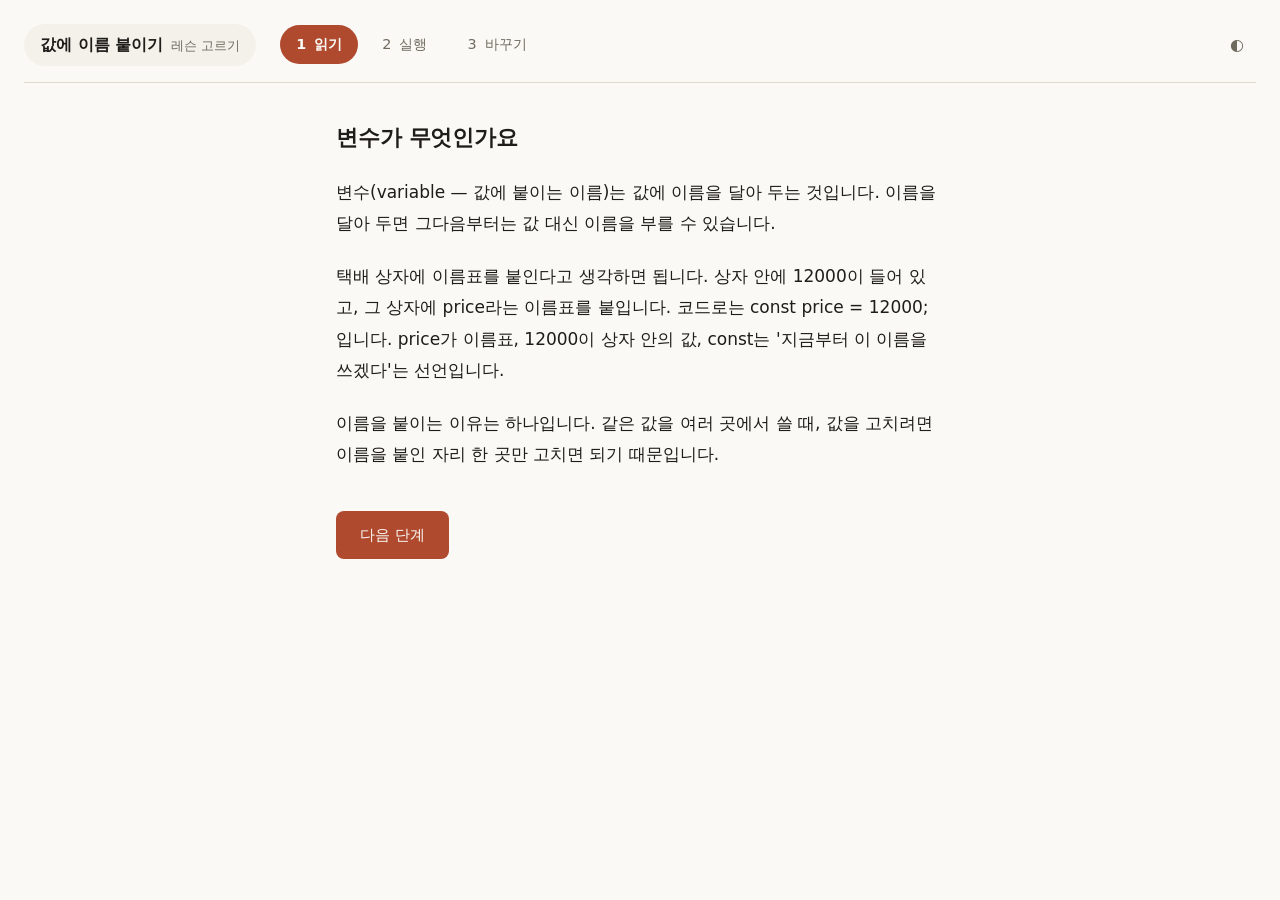
==== index.html @ 52a0e220 "feat(assist): 앞 단계 코드 보기 (F-19) 학습자 피드백에서 나왔다 — 채우기·쓰기에서 앞 단계 코드가 기억나지 않아 매번 위로 올라가 확인해야 한다. 단계를 옮기면" ====
<!doctype html>
<html lang="ko">
<head>
  <meta charset="utf-8">
  <meta name="viewport" content="width=device-width, initial-scale=1">
  <meta name="description" content="설치 없이 브라우저에서 코드를 고쳐 실행하며 자바스크립트와 React 를 익히는 학습 도구입니다.">
  <title>JS·React 학습 플레이그라운드</title>
  <link rel="icon" href="favicon.svg" type="image/svg+xml">
  <link rel="stylesheet" href="css/tokens.css">
  <link rel="stylesheet" href="css/app.css">
</head>
<body>
  <a class="skip-link" href="#main">본문으로 건너뛰기</a>

  <header class="topbar">
    <h1 class="topbar__title">
      <button id="lesson-menu" class="lesson-menu" type="button"
              aria-expanded="false" aria-haspopup="dialog" aria-controls="lesson-overlay">
        <span id="lesson-title">레슨을 불러오는 중…</span>
        <span class="lesson-menu__hint" aria-hidden="true">레슨 고르기</span>
      </button>
    </h1>

    <ol id="step-list" class="chips" aria-label="단계"></ol>

    <button id="theme-toggle" class="theme-toggle" type="button">
      <span class="theme-toggle__icon" aria-hidden="true">◐</span>
      <span id="theme-toggle-label" class="visually-hidden">화면 테마 바꾸기</span>
    </button>
  </header>

  <main id="main" class="layout layout--read">
    <section class="pane pane--brief" aria-labelledby="step-title">
      <h2 id="step-title" class="step-title"></h2>
      <div id="lesson-brief" class="prose"></div>
      <button id="next-step" class="button button--primary" type="button">다음 단계</button>
    </section>

    <section class="pane pane--editor" aria-labelledby="editor-heading">
      <div class="pane__head">
        <h2 id="editor-heading" class="pane__title">코드</h2>
        <button id="brief-toggle" class="button button--quiet button--toggle" type="button"
                aria-expanded="true" aria-controls="main">설명 숨기기</button>
      </div>

      <p id="notice" class="notice" role="status" aria-live="polite"></p>

      <div id="editor-host" class="editor-host"></div>
      <pre id="readonly-code" class="readonly-code" tabindex="0" aria-label="레슨 코드 (읽기 전용)" hidden></pre>

      <p id="editor-hint" class="hint">
        Tab은 들여쓰기입니다. <kbd>Esc</kbd>를 누른 뒤 <kbd>Tab</kbd>을 누르면 편집기 밖으로 이동합니다.
      </p>

      <div class="button-row">
        <button id="run" class="button button--primary" type="button" disabled>실행</button>
        <button id="reset" class="button" type="button" disabled>코드 되돌리기</button>
        <button id="reference" class="button button--quiet" type="button" hidden>앞 단계 코드</button>
        <button id="hint" class="button button--quiet" type="button" hidden>힌트</button>
        <button id="solution" class="button button--quiet" type="button" hidden>정답 보기</button>
      </div>

      <div id="assist" class="assist" role="status" aria-live="polite" hidden></div>

      <div id="preview-panel" class="preview" hidden>
        <h2 class="pane__title">미리보기</h2>
        <p id="preview-status" class="preview__status" role="status" aria-live="polite"></p>
        <div id="preview-host" class="preview__host"></div>
      </div>
    </section>

    <section class="pane pane--result">
      <div id="result-block" class="result-block">
        <h2 class="pane__title">검사 결과</h2>
        <p id="assert-summary" class="status" role="status" aria-live="polite"></p>
        <ol id="asserts" class="assert-list"></ol>
      </div>

      <h2 class="pane__title">콘솔</h2>
      <p id="status" class="status" role="status" aria-live="polite"></p>
      <ol id="log" class="log" role="log" aria-label="콘솔 출력"></ol>
    </section>
  </main>

  <div id="lesson-overlay" class="overlay" role="dialog" aria-modal="true" aria-labelledby="overlay-title" hidden>
    <div class="overlay__panel">
      <div class="overlay__head">
        <h2 id="overlay-title">레슨 고르기</h2>
        <button id="overlay-close" class="button button--quiet" type="button">닫기</button>
      </div>
      <div id="lesson-list" class="overlay__body"></div>
    </div>
  </div>

  <div id="sandbox-host" class="sandbox-host" aria-hidden="true"></div>

  <script type="module" src="js/main.js"></script>
</body>
</html>
---- css/tokens.css ----
/* primitive → semantic 2단 토큰. 컴포넌트는 semantic만 참조한다.
   테마는 semantic 값만 갈아 끼운다 — 컴포넌트 CSS 는 한 줄도 바뀌지 않는다. */
:root {
  /* ========== primitive: 라이트 ========== */
  /* 노란기가 도는 모래 톤 한 축. 차가운 회색을 섞으면 톤이 갈라진다. */
  --c-sand-50: #faf9f5;
  --c-sand-100: #f3f1ea;
  --c-sand-200: #eae7dd;
  --c-sand-300: #ddd9cc;
  --c-ink-500: #6e6a5e;
  --c-ink-900: #1f1d1a;
  --c-ink-a20: rgba(31, 29, 26, 0.2);
  --c-ink-a35: rgba(31, 29, 26, 0.35);

  --c-clay-600: #b04a2f;
  --c-clay-100: #f6e9e3;

  --c-red-700: #a32e22;
  --c-green-700: #3f6b37;
  --c-amber-800: #8a5a16;

  --c-plum-700: #8a3a6b;
  --c-teal-800: #1f5f5b;
  --c-moss-700: #3f6b37;
  --c-ochre-800: #8a5a16;

  /* ========== primitive: 다크 ========== */
  /* 같은 색상각을 유지하고 명도만 뒤집는다. 검정에 회색을 얹지 않는다. */
  --c-bark-900: #1c1a16;
  --c-bark-800: #26231d;
  --c-bark-700: #322e27;
  --c-bark-600: #3d3830;
  --c-bark-300: #928b7c;
  --c-bark-50: #f2efe6;
  --c-shadow-a55: rgba(10, 9, 7, 0.55);
  --c-scrim-a60: rgba(20, 18, 15, 0.6);

  --c-flame-400: #e08a63;
  --c-flame-900: #3a2a22;

  --c-red-400: #e8897a;
  --c-green-400: #8fc07e;
  --c-amber-400: #d9a441;

  --c-plum-300: #e0a0c0;
  --c-sky-300: #9dbde0;
  --c-moss-300: #b8c98a;
  --c-ochre-300: #e0b070;

  /* ========== semantic: 라이트가 기본 ========== */
  --c-bg: var(--c-sand-50);
  --c-surface: var(--c-sand-100);
  --c-surface-alt: var(--c-sand-200);
  --c-border: var(--c-sand-300);
  --c-scrim: var(--c-ink-a35);
  --sh-overlay: 0 16px 40px var(--c-ink-a20);

  --c-text-strong: var(--c-ink-900);
  --c-text-muted: var(--c-ink-500);
  --c-text-error: var(--c-red-700);
  --c-text-ok: var(--c-green-700);
  --c-text-warn: var(--c-amber-800);

  /* 강조색은 하나다. 누를 곳과 지금 있는 곳에만 쓴다. */
  --c-accent: var(--c-clay-600);
  --c-accent-weak: var(--c-clay-100);
  --c-on-accent: var(--c-sand-50);
  --c-focus: var(--c-clay-600);

  --c-syntax-keyword: var(--c-plum-700);
  --c-syntax-name: var(--c-teal-800);
  --c-syntax-string: var(--c-moss-700);
  --c-syntax-number: var(--c-ochre-800);
  --c-syntax-comment: var(--c-ink-500);

  /* ---------- 글꼴 ---------- */
  /* 한글 가독성 우선. 영문 기준 스택을 그대로 쓰지 않는다. */
  --f-sans: -apple-system, BlinkMacSystemFont, 'Apple SD Gothic Neo', 'Noto Sans KR',
    'Malgun Gothic', system-ui, sans-serif;
  --f-mono: ui-monospace, SFMono-Regular, Menlo, Consolas, 'D2Coding', monospace;

  /* ---------- 간격 ---------- */
  --sp-1: 4px;
  --sp-2: 8px;
  --sp-3: 12px;
  --sp-4: 16px;
  --sp-6: 24px;
  --sp-8: 32px;
  --sp-10: 40px;

  /* ---------- 모서리 ---------- */
  --r-sm: 8px;
  --r-lg: 14px;
  --r-pill: 999px;
}

/* ========== 다크 매핑 ==========
   두 곳에 같은 내용을 적는다. 시스템 설정을 따르는 경우와 사용자가 직접 고른 경우는
   선택자가 다르고, CSS 에는 블록을 재사용하는 수단이 없다.
   먼저 오는 쪽이 시스템 기본, 뒤가 사용자 선택이라 사용자 선택이 항상 이긴다. */
@media (prefers-color-scheme: dark) {
  :root:not([data-theme='light']) {
    --c-bg: var(--c-bark-900);
    --c-surface: var(--c-bark-800);
    --c-surface-alt: var(--c-bark-700);
    --c-border: var(--c-bark-600);
    --c-scrim: var(--c-scrim-a60);
    --sh-overlay: 0 16px 40px var(--c-shadow-a55);

    --c-text-strong: var(--c-bark-50);
    --c-text-muted: var(--c-bark-300);
    --c-text-error: var(--c-red-400);
    --c-text-ok: var(--c-green-400);
    --c-text-warn: var(--c-amber-400);

    --c-accent: var(--c-flame-400);
    --c-accent-weak: var(--c-flame-900);
    --c-on-accent: var(--c-bark-900);
    --c-focus: var(--c-flame-400);

    --c-syntax-keyword: var(--c-plum-300);
    --c-syntax-name: var(--c-sky-300);
    --c-syntax-string: var(--c-moss-300);
    --c-syntax-number: var(--c-ochre-300);
    --c-syntax-comment: var(--c-bark-300);
  }
}

:root[data-theme='dark'] {
  --c-bg: var(--c-bark-900);
  --c-surface: var(--c-bark-800);
  --c-surface-alt: var(--c-bark-700);
  --c-border: var(--c-bark-600);
  --c-scrim: var(--c-scrim-a60);
  --sh-overlay: 0 16px 40px var(--c-shadow-a55);

  --c-text-strong: var(--c-bark-50);
  --c-text-muted: var(--c-bark-300);
  --c-text-error: var(--c-red-400);
  --c-text-ok: var(--c-green-400);
  --c-text-warn: var(--c-amber-400);

  --c-accent: var(--c-flame-400);
  --c-accent-weak: var(--c-flame-900);
  --c-on-accent: var(--c-bark-900);
  --c-focus: var(--c-flame-400);

  --c-syntax-keyword: var(--c-plum-300);
  --c-syntax-name: var(--c-sky-300);
  --c-syntax-string: var(--c-moss-300);
  --c-syntax-number: var(--c-ochre-300);
  --c-syntax-comment: var(--c-bark-300);
}

:root { color-scheme: light dark; }
---- css/app.css ----
* { box-sizing: border-box; }

body {
  margin: 0;
  padding: 0 var(--sp-6) var(--sp-10);
  max-width: 1600px;
  background: var(--c-bg);
  color: var(--c-text-strong);
  font: 16px/1.6 var(--f-sans);
  -webkit-font-smoothing: antialiased;
}

.visually-hidden {
  position: absolute;
  width: 1px;
  height: 1px;
  padding: 0;
  overflow: hidden;
  clip-path: inset(50%);
  white-space: nowrap;
}

.skip-link { position: absolute; left: -9999px; }
.skip-link:focus {
  position: static;
  display: inline-block;
  margin: var(--sp-3) 0;
  color: var(--c-accent);
}

:is(a, button, textarea, pre, .cm-content):focus-visible {
  outline: 2px solid var(--c-focus);
  outline-offset: 2px;
}

/* ---------- 상단 진행 바 ---------- */
/* 스크롤 고정하지 않는다. 긴 지문에서는 지문 끝의 '다음 단계' 버튼이 이동을 맡는다 */
.topbar {
  display: flex;
  align-items: center;
  gap: var(--sp-6);
  flex-wrap: wrap;
  padding: var(--sp-6) 0 var(--sp-4);
  border-bottom: 1px solid var(--c-border);
  margin-bottom: var(--sp-10);
}

.topbar__title { margin: 0; font-size: 1rem; font-weight: 600; }

.lesson-menu {
  display: flex;
  align-items: baseline;
  gap: var(--sp-2);
  padding: var(--sp-2) var(--sp-4);
  border: 0;
  border-radius: var(--r-pill);
  background: var(--c-surface);
  color: var(--c-text-strong);
  font: inherit;
  font-weight: 600;
  cursor: pointer;
  transition: background-color 120ms ease;
}
.lesson-menu:hover { background: var(--c-surface-alt); }
.lesson-menu__hint { color: var(--c-text-muted); font-size: 0.8rem; font-weight: 400; }

.theme-toggle {
  margin-left: auto;
  padding: var(--sp-2) var(--sp-3);
  border: 0;
  border-radius: var(--r-pill);
  background: transparent;
  color: var(--c-text-muted);
  font: inherit;
  font-size: 1rem;
  line-height: 1;
  cursor: pointer;
  transition: background-color 120ms ease;
}
.theme-toggle:hover { background: var(--c-surface); }

.chips { display: flex; gap: var(--sp-2); flex-wrap: wrap; margin: 0; padding: 0; list-style: none; }

/* 세 상태를 색에만 기대지 않고 나눈다.
   미방문: 옅은 글자 / 완료: 진한 글자 + ✓ / 현재: 채운 배경 + 굵기.
   흑백으로 보면 밝은 글자 · 진한 글자 · 어두운 면으로 갈린다. */
.chip {
  display: flex;
  align-items: baseline;
  gap: var(--sp-2);
  padding: var(--sp-2) var(--sp-4);
  border: 0;
  border-radius: var(--r-pill);
  background: transparent;
  color: var(--c-text-muted);
  font: inherit;
  font-size: 0.9rem;
  cursor: pointer;
  transition: background-color 120ms ease;
}
.chip:hover { background: var(--c-surface); }
.chip__num { font-variant-numeric: tabular-nums; }

.chip--done { color: var(--c-text-strong); }
.chip--done .chip__num::after { content: '✓'; margin-left: 3px; }

.chip--current {
  background: var(--c-accent);
  color: var(--c-on-accent);
  font-weight: 600;
}
.chip--current:hover { background: var(--c-accent); }

/* ---------- 레이아웃 ---------- */
.layout { display: grid; gap: var(--sp-10); align-items: start; }

.pane { min-width: 0; }

.pane__head { display: flex; align-items: baseline; justify-content: space-between; gap: var(--sp-2); }

/* 영역 이름표다. 제목 위계에 넣지 않는다. */
.pane__title {
  margin: 0 0 var(--sp-3);
  font-size: 0.75rem;
  font-weight: 600;
  color: var(--c-text-muted);
  letter-spacing: 0.06em;
  text-transform: uppercase;
}

/* 코드 영역은 지문과 층위가 다르다. 선이 아니라 배경 톤으로 나눈다. */
:is(.pane--editor, .pane--result) {
  padding: var(--sp-6);
  border-radius: var(--r-lg);
  background: var(--c-surface);
}

.button--toggle { display: none; }

.layout { grid-template-columns: minmax(0, 1fr); }
.layout--read :is(.pane--editor, .pane--result) { display: none; }
:is(.layout--run, .layout--tweak) .result-block { display: none; }

@media (min-width: 768px) {
  .layout { grid-template-columns: minmax(0, 1fr) minmax(0, 1fr); }
  .pane--brief { grid-column: 1 / -1; }
  .button--toggle { display: inline-block; }
  .layout--brief-collapsed .pane--brief { display: none; }
  .layout--read { grid-template-columns: minmax(0, 1fr); }
}

@media (min-width: 1280px) {
  .layout--read { grid-template-columns: minmax(0, 1fr); }
  :is(.layout--run, .layout--tweak) {
    grid-template-columns: minmax(0, 26rem) minmax(0, 1fr);
    grid-template-areas: 'brief editor' 'brief result';
  }
  :is(.layout--fill, .layout--write) {
    grid-template-columns: minmax(0, 24rem) minmax(0, 1fr) minmax(0, 22rem);
    grid-template-areas: 'brief editor result';
  }
  :is(.layout--run, .layout--tweak, .layout--fill, .layout--write) .pane--brief { grid-area: brief; grid-column: auto; }
  :is(.layout--run, .layout--tweak, .layout--fill, .layout--write) .pane--editor { grid-area: editor; }
  :is(.layout--run, .layout--tweak, .layout--fill, .layout--write) .pane--result { grid-area: result; }
  .button--toggle { display: none; }
  .layout--brief-collapsed .pane--brief { display: block; }
}

/* ---------- 지문 (read 화면 기준) ---------- */
.step-title {
  margin: 0 0 var(--sp-6);
  font-size: 1.35rem;
  font-weight: 600;
  line-height: 1.4;
  letter-spacing: -0.01em;
}

/* 읽는 글이다. 한 줄 한글 40자 언저리가 상한 */
.prose {
  max-width: min(38rem, 100%);
  font-size: 1.0625rem;
  line-height: 1.85;
}
/*
 * 지문에는 ReactDOM.createRoot(...).render(...) 같은 공백 없는 코드 조각이 섞인다.
 * 좁은 화면에서 그 한 덩어리가 줄을 넘겨 문서 전체에 가로 스크롤을 만든다(실측: 390px 에서 문서폭 551).
 * word-break: break-all 은 평범한 낱말까지 아무 데서나 끊어 useEffect 같은 이름이 두 줄로 갈린다.
 * overflow-wrap: break-word 는 한 낱말이 제 줄에 들어가지 못할 때만 끊는다. 그 경우가 코드 조각뿐이다.
 */
.prose p { margin: 0 0 1.25em; overflow-wrap: break-word; }
.prose p:last-child { margin-bottom: 0; }

/* read 단계는 본문 한 덩어리뿐이라 넓은 화면에서 가운데로 모은다 */
.layout--read .pane--brief { max-width: min(38rem, 100%); margin: 0 auto; }

#next-step { margin-top: var(--sp-10); }

/* ---------- 에디터 ---------- */
.editor-host { border-radius: var(--r-sm); overflow: hidden; background: var(--c-bg); }
.editor-host .cm-editor { max-height: 60vh; background: var(--c-bg); }
.editor-host .cm-scroller { font: 13.5px/1.6 var(--f-mono); }
.editor-host .cm-gutters { border: 0; background: var(--c-bg); color: var(--c-text-muted); }

/* CodeMirror 의 기본 테마가 caret-color 를 검정으로 둔다. 어두운 화면에서는
   배경과 1.21 로 붙어 커서가 보이지 않는다(실측). 글자와 같은 색으로 세운다. */
.editor-host .cm-content { caret-color: var(--c-text-strong); }

/* 선택 영역은 브라우저 기본값에 맡기고 있었다. 값을 읽을 수도 없고 테마에 따라
   달라진다. 편집기 배경과 3:1 이상 갈리는 토큰은 accent 뿐이다(실측). */
.editor-host .cm-content ::selection { background: var(--c-accent); color: var(--c-on-accent); }

/* surface 는 배경과 1.07 이라 보이지 않았다. surface-alt 로 올린다. */
.editor-host .cm-activeLine, .editor-host .cm-activeLineGutter { background: var(--c-surface-alt); }

.code-input {
  display: block;
  width: 100%;
  padding: var(--sp-4);
  border: 0;
  border-radius: var(--r-sm);
  background: var(--c-bg);
  color: var(--c-text-strong);
  font: 13.5px/1.6 var(--f-mono);
  resize: vertical;
}

.readonly-code {
  margin: 0;
  padding: var(--sp-4);
  border-radius: var(--r-sm);
  background: var(--c-bg);
  font: 13.5px/1.6 var(--f-mono);
  white-space: pre-wrap;
  overflow: auto;
  max-height: 50vh;
}

.hint { color: var(--c-text-muted); font-size: 0.85rem; margin: var(--sp-3) 0 0; }

.notice:not(:empty) {
  margin: 0 0 var(--sp-4);
  padding: var(--sp-3) var(--sp-4);
  border-radius: var(--r-sm);
  background: var(--c-surface-alt);
  color: var(--c-text-strong);
  font-size: 0.9rem;
  line-height: 1.6;
}

/* ---------- 미리보기 ---------- */
/* 에디터 열 안에서 위아래로 나눈다. 열을 넷으로 늘리면 코드 쓰는 칸이 눌린다. */
.preview { margin-top: var(--sp-6); }
.preview__status { min-height: 0; margin: 0 0 var(--sp-2); color: var(--c-text-muted); font-size: 0.85rem; }
.preview__status:empty { display: none; }

/* 미리보기가 있으면 에디터와 높이를 나눠 갖는다.
   에디터가 60vh 까지 자라면 미리보기가 접힌 화면 밖으로 밀려 존재를 알 수 없다. */
.layout--with-preview .editor-host .cm-editor { max-height: 26vh; }
.layout--with-preview .preview__host { height: 26vh; min-height: 150px; max-height: 240px; }
.layout--with-preview .preview { margin-top: var(--sp-4); }
.layout--with-preview .hint { margin: var(--sp-2) 0 0; }
.layout--with-preview .button-row { margin-top: var(--sp-3); }

.preview__host {
  height: 220px;
  border-radius: var(--r-sm);
  background: var(--c-bg);
  overflow: hidden;
}
.preview__host iframe {
  display: block;
  width: 100%;
  height: 100%;
  border: 0;
}

/* ---------- 버튼 ---------- */
.button-row { display: flex; gap: var(--sp-3); flex-wrap: wrap; margin-top: var(--sp-4); }

.button {
  padding: var(--sp-3) var(--sp-6);
  border: 0;
  border-radius: var(--r-sm);
  background: var(--c-surface-alt);
  color: var(--c-text-strong);
  font: inherit;
  font-size: 0.95rem;
  font-weight: 500;
  cursor: pointer;
  transition: background-color 120ms ease;
}
.button:hover { background: var(--c-border); }
.button:disabled { color: var(--c-text-muted); cursor: not-allowed; }
.button:disabled:hover { background: var(--c-surface-alt); }

.button--quiet { background: transparent; color: var(--c-text-muted); }
.button--quiet:hover { background: var(--c-surface-alt); }

.button--primary { background: var(--c-accent); color: var(--c-on-accent); }
.button--primary:hover { background: var(--c-accent); }
.button--primary:disabled { background: var(--c-surface-alt); }
.button--primary:disabled:hover { background: var(--c-surface-alt); }

/* ---------- 결과 ---------- */
.assert-list {
  margin: 0 0 var(--sp-6);
  padding-left: var(--sp-6);
  font: 13px/1.7 var(--f-mono);
  white-space: pre-wrap;
}
.assert-list li { margin-bottom: var(--sp-2); }
.assert--pass { color: var(--c-text-ok); }
.assert--fail { color: var(--c-text-error); }
.assert--error { color: var(--c-text-warn); }

.status { min-height: 1.6em; margin: 0 0 var(--sp-3); color: var(--c-text-muted); font-size: 0.9rem; }
.status--pass { color: var(--c-text-ok); }
:is(.status--fail, .status--error) { color: var(--c-text-error); }

.log {
  margin: 0;
  padding: var(--sp-3);
  border-radius: var(--r-sm);
  background: var(--c-bg);
  list-style: none;
  font: 13px/1.6 var(--f-mono);
  min-height: 100px;
  max-height: 280px;
  overflow: auto;
  white-space: pre-wrap;
  word-break: break-word;
}
.log-line { padding: 2px var(--sp-2); }
.log-line--error { color: var(--c-text-error); }
.log-line--warn { color: var(--c-text-warn); }
/* muted 를 surface-alt 위에 올리면 대비가 3.99(어둡게)·4.37(밝게)로 미달한다.
   워치독 강제 종료 안내가 나오는 줄이라 잘 읽혀야 한다. strong 은 11.74·13.59 다. */
.log-line--system { color: var(--c-text-strong); background: var(--c-surface-alt); border-radius: var(--r-sm); }

/* ---------- 레슨 목록 오버레이 ---------- */
.overlay {
  position: fixed;
  inset: 0;
  display: flex;
  align-items: flex-start;
  justify-content: center;
  padding: var(--sp-10) var(--sp-4);
  background: var(--c-scrim);
  z-index: 10;
}
.overlay[hidden] { display: none; }

.overlay__panel {
  width: min(34rem, 100%);
  max-height: 80vh;
  display: flex;
  flex-direction: column;
  border-radius: var(--r-lg);
  background: var(--c-bg);
  box-shadow: var(--sh-overlay);
}
.overlay__head {
  display: flex;
  align-items: center;
  justify-content: space-between;
  gap: var(--sp-2);
  padding: var(--sp-6) var(--sp-6) var(--sp-4);
}
.overlay__head h2 { margin: 0; font-size: 1rem; font-weight: 600; }
.overlay__body { padding: 0 var(--sp-6) var(--sp-6); overflow: auto; }

.overlay-group {
  margin: var(--sp-6) 0 var(--sp-2);
  font-size: 0.75rem;
  font-weight: 600;
  color: var(--c-text-muted);
  letter-spacing: 0.06em;
  text-transform: uppercase;
}
.overlay-group:first-child { margin-top: 0; }

.overlay-list { margin: 0; padding: 0; list-style: none; }

.lesson-link {
  display: flex;
  align-items: baseline;
  gap: var(--sp-3);
  width: 100%;
  padding: var(--sp-3) var(--sp-4);
  border: 0;
  border-radius: var(--r-sm);
  background: transparent;
  color: var(--c-text-strong);
  font: inherit;
  font-size: 0.95rem;
  text-align: left;
  cursor: pointer;
  transition: background-color 120ms ease;
}
.lesson-link:hover { background: var(--c-surface); }
.lesson-link--current { background: var(--c-accent-weak); color: var(--c-accent); font-weight: 600; }
.lesson-link--current:hover { background: var(--c-accent-weak); }

.lesson-status { margin-left: auto; font-size: 0.8rem; white-space: nowrap; }
.lesson-status--done { color: var(--c-text-ok); }
.lesson-status--partial { color: var(--c-text-muted); }
.lesson-link--current .lesson-status { color: var(--c-accent); }

/* 좁은 폭에서는 칩의 글자를 접고 번호만 남긴다 */
@media (max-width: 767px) {
  body { padding: 0 var(--sp-4) var(--sp-8); }
  .layout { gap: var(--sp-8); }
  .topbar { gap: var(--sp-4); margin-bottom: var(--sp-8); }
  .chip__label {
    position: absolute;
    width: 1px;
    height: 1px;
    overflow: hidden;
    clip-path: inset(50%);
  }
  .chip { padding: var(--sp-2) var(--sp-3); }
  .lesson-menu__hint { display: none; }
}

/* 실행 iframe 은 화면에 필요 없지만 display:none 이면 접근성 트리 처리가 애매해 오프스크린으로 둔다 */
.sandbox-host { position: absolute; width: 0; height: 0; overflow: hidden; }
.sandbox-host iframe { border: 0; }

/* ── 파일 탭 (files[] 단계에서만 DOM 에 존재한다) ───────────────────── */
.file-tabs { margin: var(--sp-3) 0 0; }

/* 줄바꿈하지 않는다. 탭 줄 높이가 흔들리면 아래 편집기가 밀린다. */
.file-tabs__list {
  display: flex;
  gap: var(--sp-2);
  overflow-x: auto;
  padding-bottom: var(--sp-2);
}

.file-tab {
  display: inline-flex;
  align-items: center;
  gap: var(--sp-2);
  flex: 0 0 auto;
  padding: var(--sp-2) var(--sp-4);
  border: 0;
  border-radius: var(--r-sm);
  background: var(--c-surface-alt);
  /* muted 를 surface-alt 위에 올리면 3.99(어둡게)·4.37(밝게)로 미달한다.
     활성·비활성 구분은 배경색과 aria-selected 가 이미 지고 있다. */
  color: var(--c-text-strong);
  font: inherit;
  font-size: 0.9rem;
  font-family: var(--f-mono);
  white-space: nowrap;
  cursor: pointer;
  transition: background-color 120ms ease;
}
.file-tab:hover { background: var(--c-border); }
.file-tab--on { background: var(--c-accent-weak); color: var(--c-text-strong); }
.file-tab--error { color: var(--c-text-error); }
.file-tab__mark { font-size: 0.8em; line-height: 1; }

.file-tabs__note:not(:empty) {
  margin: 0 0 var(--sp-3);
  color: var(--c-text-muted);
  font-size: 0.85rem;
}

/* 편집기가 없는 구간(<768)에서는 파일을 세로로 잇는다. 이름이 경계가 된다. */
.readonly-code__name {
  display: block;
  margin-bottom: var(--sp-2);
  color: var(--c-text-muted);
  font-weight: 600;
}
.readonly-code__name:not(:first-child) { margin-top: var(--sp-4); }

/* ── 힌트와 정답 보기 ───────────────────────────────────────────── */
.assist:not([hidden]) {
  margin-top: var(--sp-4);
  padding: var(--sp-4);
  border-radius: var(--r-sm);
  background: var(--c-surface-alt);
}
.assist__hint { margin: 0 0 var(--sp-3); color: var(--c-text-strong); font-size: 0.9rem; }
.assist__hint:last-child { margin-bottom: 0; }
.assist__label { margin: 0 0 var(--sp-2); color: var(--c-text-strong); font-size: 0.85rem; }
.assist__code {
  margin: 0;
  padding: var(--sp-3);
  border-radius: var(--r-sm);
  background: var(--c-bg);
  color: var(--c-text-strong);
  font: 13px/1.6 var(--f-mono);
  white-space: pre-wrap;
  overflow-wrap: break-word;
  max-height: 40vh;
  overflow: auto;
}
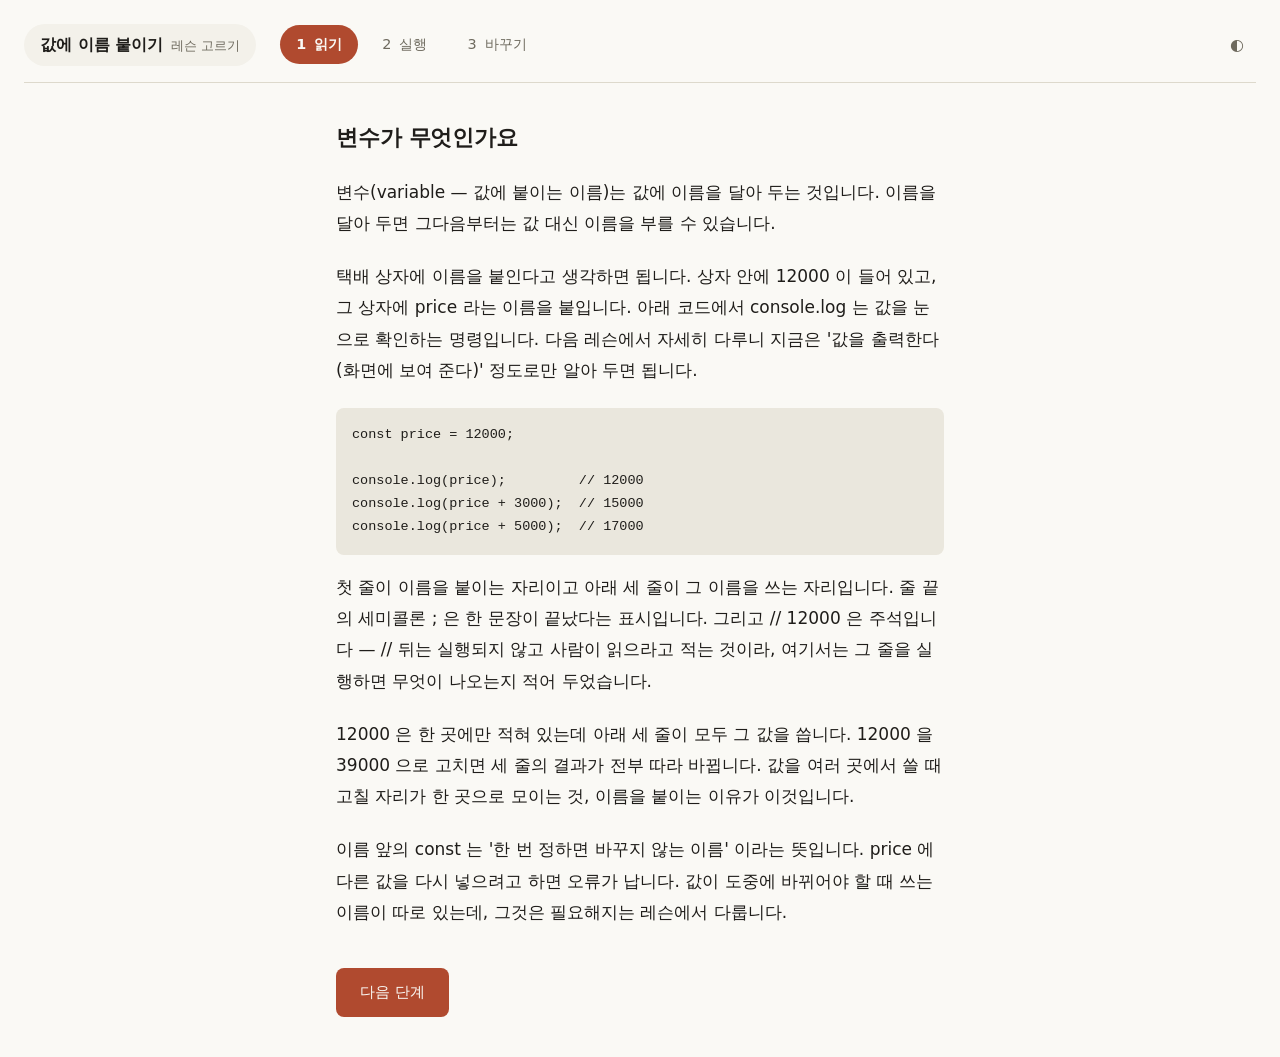
==== commit d5ff57c3: "feat(preview): 새 커리큘럼 확인 경로를 연다" ====
--- a/index.html
+++ b/index.html
@@ -20,6 +20,8 @@
         <span class="lesson-menu__hint" aria-hidden="true">레슨 고르기</span>
       </button>
     </h1>
+
+    <span id="curriculum-preview" class="preview-badge" hidden>새 커리큘럼 미리보기</span>
 
     <ol id="step-list" class="chips" aria-label="단계"></ol>
 
--- a/css/app.css
+++ b/css/app.css
@@ -64,6 +64,15 @@
 .lesson-menu:hover { background: var(--c-surface-alt); }
 .lesson-menu__hint { color: var(--c-text-muted); font-size: 0.8rem; font-weight: 400; }
 
+.preview-badge {
+  padding: var(--sp-1) var(--sp-3);
+  border: 1px solid var(--c-accent);
+  border-radius: var(--r-pill);
+  color: var(--c-accent);
+  font-size: 0.8rem;
+  font-weight: 600;
+}
+
 .theme-toggle {
   margin-left: auto;
   padding: var(--sp-2) var(--sp-3);
@@ -155,13 +164,13 @@
     grid-template-columns: minmax(0, 26rem) minmax(0, 1fr);
     grid-template-areas: 'brief editor' 'brief result';
   }
-  :is(.layout--fill, .layout--write) {
+  :is(.layout--fill, .layout--wrap, .layout--write) {
     grid-template-columns: minmax(0, 24rem) minmax(0, 1fr) minmax(0, 22rem);
     grid-template-areas: 'brief editor result';
   }
-  :is(.layout--run, .layout--tweak, .layout--fill, .layout--write) .pane--brief { grid-area: brief; grid-column: auto; }
-  :is(.layout--run, .layout--tweak, .layout--fill, .layout--write) .pane--editor { grid-area: editor; }
-  :is(.layout--run, .layout--tweak, .layout--fill, .layout--write) .pane--result { grid-area: result; }
+  :is(.layout--run, .layout--tweak, .layout--fill, .layout--wrap, .layout--write) .pane--brief { grid-area: brief; grid-column: auto; }
+  :is(.layout--run, .layout--tweak, .layout--fill, .layout--wrap, .layout--write) .pane--editor { grid-area: editor; }
+  :is(.layout--run, .layout--tweak, .layout--fill, .layout--wrap, .layout--write) .pane--result { grid-area: result; }
   .button--toggle { display: none; }
   .layout--brief-collapsed .pane--brief { display: block; }
 }
@@ -498,3 +507,20 @@
   max-height: 40vh;
   overflow: auto;
 }
+
+/* 지문 안의 코드 블록. read 단계는 CodeMirror 를 받지 않으므로 구문 강조가 없다 —
+   강조를 붙이려면 편집기를 끌어와야 하고 그러면 콜드 로드 1,799ms(F-007)가
+   도구의 첫 화면으로 옮겨 온다. 등폭 글꼴과 배경으로 코드임을 알린다. */
+.prose__code {
+  margin: 0 0 1.25em;
+  padding: var(--sp-4);
+  border-radius: var(--r-sm);
+  background: var(--c-surface-alt);
+  color: var(--c-text-strong);
+  font: 13.5px/1.7 var(--f-mono);
+  /* 산문은 낱말을 끊어서라도 접고(.prose p) 코드는 들여쓰기를 지킨 채 제 안에서 스크롤한다.
+     문서 전체 가로 스크롤로 번지지 않게 하는 것이 요점이다. */
+  white-space: pre;
+  overflow-x: auto;
+}
+.prose__code:last-child { margin-bottom: 0; }
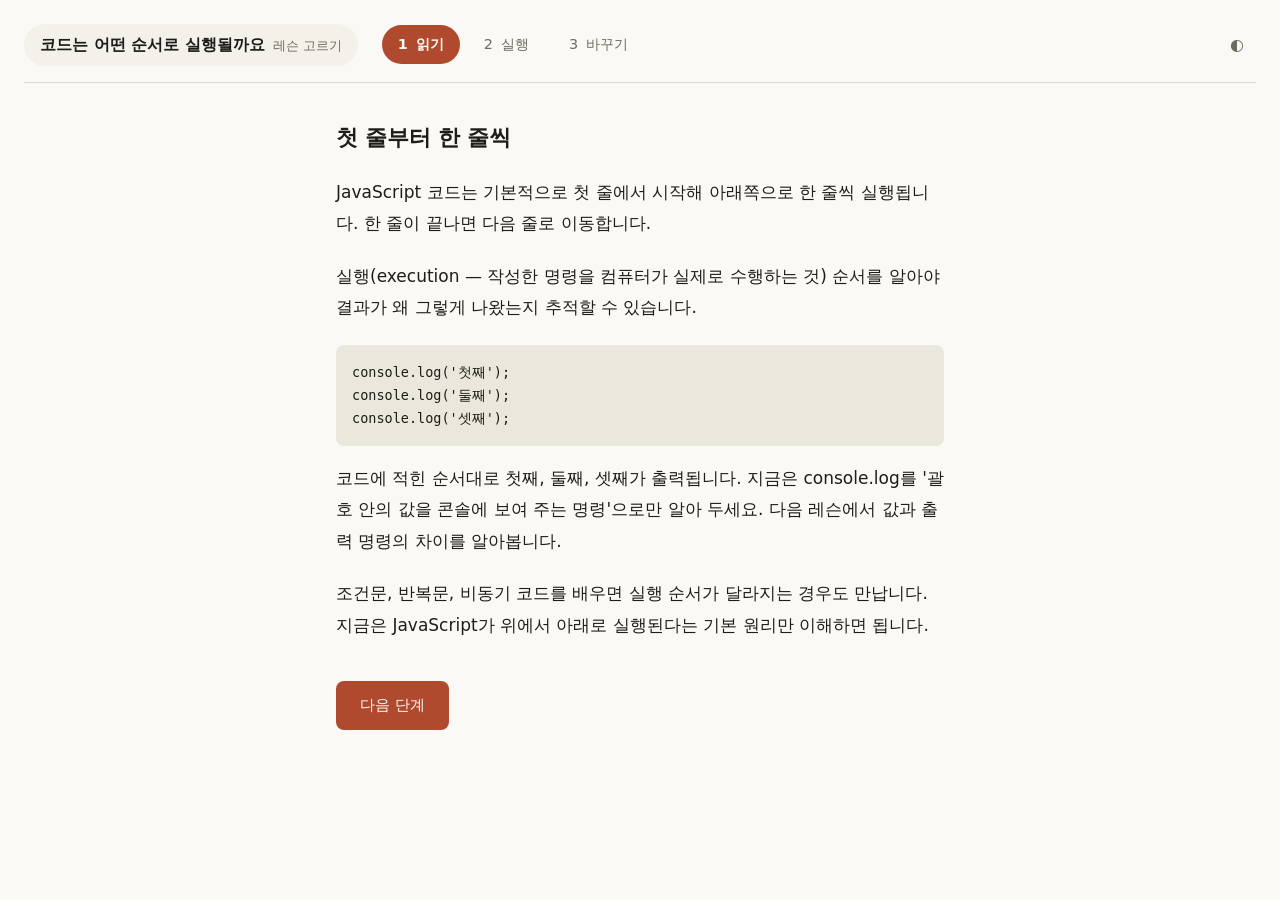
==== commit 5f74363d: "feat: 새 133레슨 커리큘럼을 정식 과정으로 전환한다" ====
--- a/index.html
+++ b/index.html
@@ -20,8 +20,6 @@
         <span class="lesson-menu__hint" aria-hidden="true">레슨 고르기</span>
       </button>
     </h1>
-
-    <span id="curriculum-preview" class="preview-badge" hidden>새 커리큘럼 미리보기</span>
 
     <ol id="step-list" class="chips" aria-label="단계"></ol>
 
--- a/css/app.css
+++ b/css/app.css
@@ -63,15 +63,6 @@
 }
 .lesson-menu:hover { background: var(--c-surface-alt); }
 .lesson-menu__hint { color: var(--c-text-muted); font-size: 0.8rem; font-weight: 400; }
-
-.preview-badge {
-  padding: var(--sp-1) var(--sp-3);
-  border: 1px solid var(--c-accent);
-  border-radius: var(--r-pill);
-  color: var(--c-accent);
-  font-size: 0.8rem;
-  font-weight: 600;
-}
 
 .theme-toggle {
   margin-left: auto;
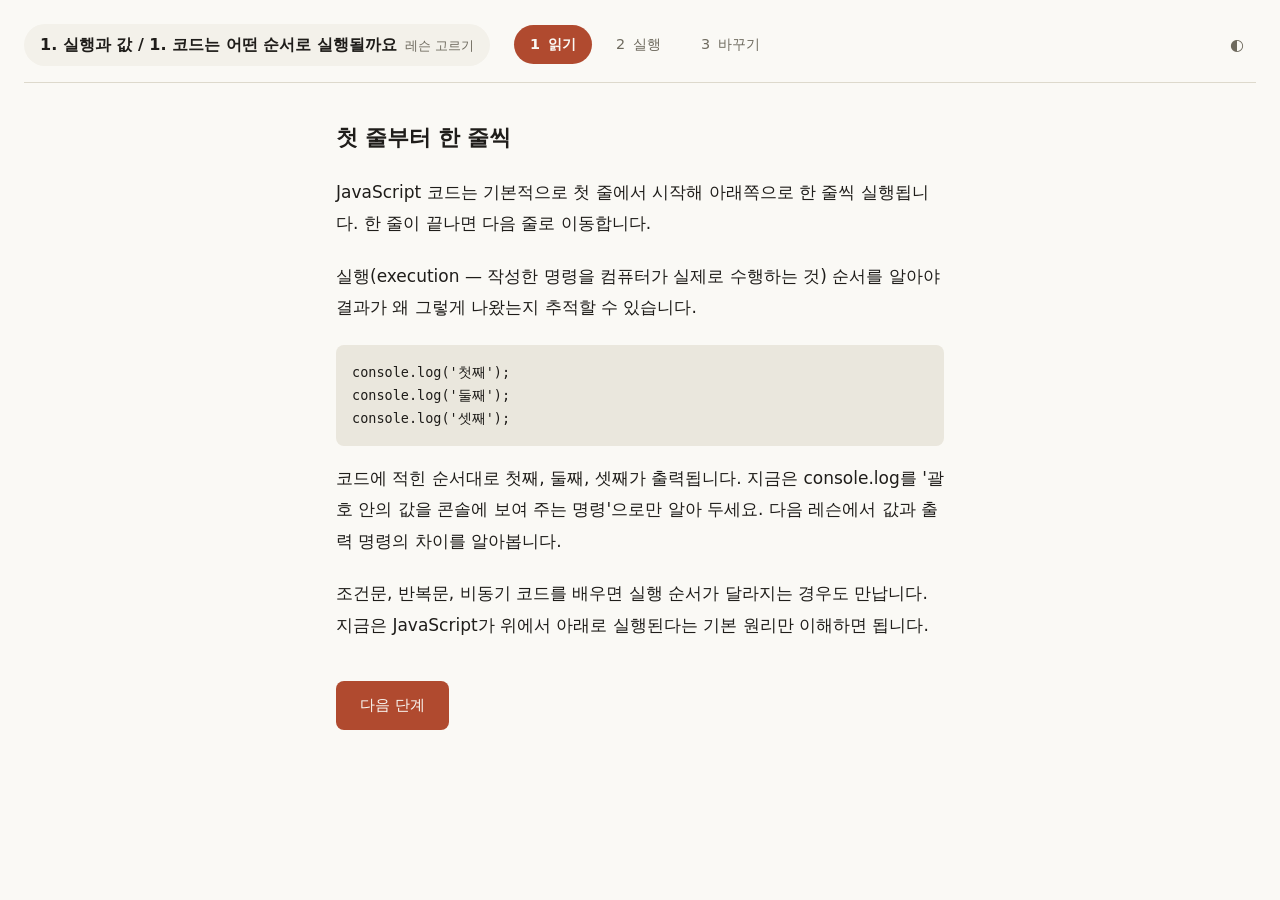
==== commit 1132839c: "fix(curriculum): remove functions from T1 and move function practice to T2" ====
--- a/index.html
+++ b/index.html
@@ -72,11 +72,12 @@
     <section class="pane pane--result">
       <div id="result-block" class="result-block">
         <h2 class="pane__title">검사 결과</h2>
+        <p class="result-help">내가 작성한 코드를 실행한 결과가 문제에서 요구한 결과와 일치하는지 확인합니다.</p>
         <p id="assert-summary" class="status" role="status" aria-live="polite"></p>
         <ol id="asserts" class="assert-list"></ol>
       </div>
 
-      <h2 class="pane__title">콘솔</h2>
+      <h2 class="pane__title">콘솔 출력</h2>
       <p id="status" class="status" role="status" aria-live="polite"></p>
       <ol id="log" class="log" role="log" aria-label="콘솔 출력"></ol>
     </section>
@@ -94,6 +95,14 @@
 
   <div id="sandbox-host" class="sandbox-host" aria-hidden="true"></div>
 
+  <script>
+    // 정식 과정으로 통합된 뒤에도 남아 있는 미리보기 링크를 기본 주소로 정리한다.
+    const currentUrl = new URL(location.href);
+    if (currentUrl.searchParams.has('curriculum')) {
+      currentUrl.searchParams.delete('curriculum');
+      history.replaceState(null, '', currentUrl.pathname + currentUrl.search + currentUrl.hash);
+    }
+  </script>
   <script type="module" src="js/main.js"></script>
 </body>
 </html>
--- a/css/app.css
+++ b/css/app.css
@@ -45,10 +45,13 @@
   margin-bottom: var(--sp-10);
 }
 
-.topbar__title { margin: 0; font-size: 1rem; font-weight: 600; }
+.topbar__title { margin: 0; font-size: 1rem; font-weight: 600; min-width: 0; max-width: 100%; }
 
 .lesson-menu {
   display: flex;
+  max-width: 100%;
+  text-align: left;
+  overflow-wrap: anywhere;
   align-items: baseline;
   gap: var(--sp-2);
   padding: var(--sp-2) var(--sp-4);
@@ -62,7 +65,7 @@
   transition: background-color 120ms ease;
 }
 .lesson-menu:hover { background: var(--c-surface-alt); }
-.lesson-menu__hint { color: var(--c-text-muted); font-size: 0.8rem; font-weight: 400; }
+.lesson-menu__hint { color: var(--c-text-muted); font-size: 0.8rem; font-weight: 400; flex-shrink: 0; }
 
 .theme-toggle {
   margin-left: auto;
@@ -312,6 +315,8 @@
 .assert--pass { color: var(--c-text-ok); }
 .assert--fail { color: var(--c-text-error); }
 .assert--error { color: var(--c-text-warn); }
+.result-help { margin: 0 0 var(--sp-2); color: var(--c-text-muted); font-size: 0.85rem; line-height: 1.55; }
+.result-help code { color: var(--c-text); }
 
 .status { min-height: 1.6em; margin: 0 0 var(--sp-3); color: var(--c-text-muted); font-size: 0.9rem; }
 .status--pass { color: var(--c-text-ok); }
@@ -369,17 +374,37 @@
 .overlay__head h2 { margin: 0; font-size: 1rem; font-weight: 600; }
 .overlay__body { padding: 0 var(--sp-6) var(--sp-6); overflow: auto; }
 
+.lesson-accordion {
+  border-bottom: 1px solid var(--c-border);
+}
+.lesson-accordion:last-child { border-bottom: 0; }
+
 .overlay-group {
-  margin: var(--sp-6) 0 var(--sp-2);
-  font-size: 0.75rem;
+  margin: 0;
+}
+
+.track-toggle {
+  display: grid;
+  grid-template-columns: minmax(0, 1fr) auto auto;
+  align-items: center;
+  gap: var(--sp-3);
+  width: 100%;
+  padding: var(--sp-4) var(--sp-2);
+  border: 0;
+  background: transparent;
+  color: var(--c-text-strong);
+  font: inherit;
   font-weight: 600;
-  color: var(--c-text-muted);
-  letter-spacing: 0.06em;
-  text-transform: uppercase;
-}
-.overlay-group:first-child { margin-top: 0; }
-
-.overlay-list { margin: 0; padding: 0; list-style: none; }
+  text-align: left;
+  cursor: pointer;
+}
+.track-toggle:hover { color: var(--c-accent); }
+.track-toggle__count { color: var(--c-text-muted); font-size: 0.8rem; font-weight: 400; }
+.track-toggle__arrow { color: var(--c-text-muted); transition: transform 120ms ease; }
+.track-toggle[aria-expanded="true"] .track-toggle__arrow { transform: rotate(180deg); }
+
+.overlay-list { margin: 0; padding: 0 0 var(--sp-3); list-style: none; }
+.overlay-list[hidden] { display: none; }
 
 .lesson-link {
   display: flex;
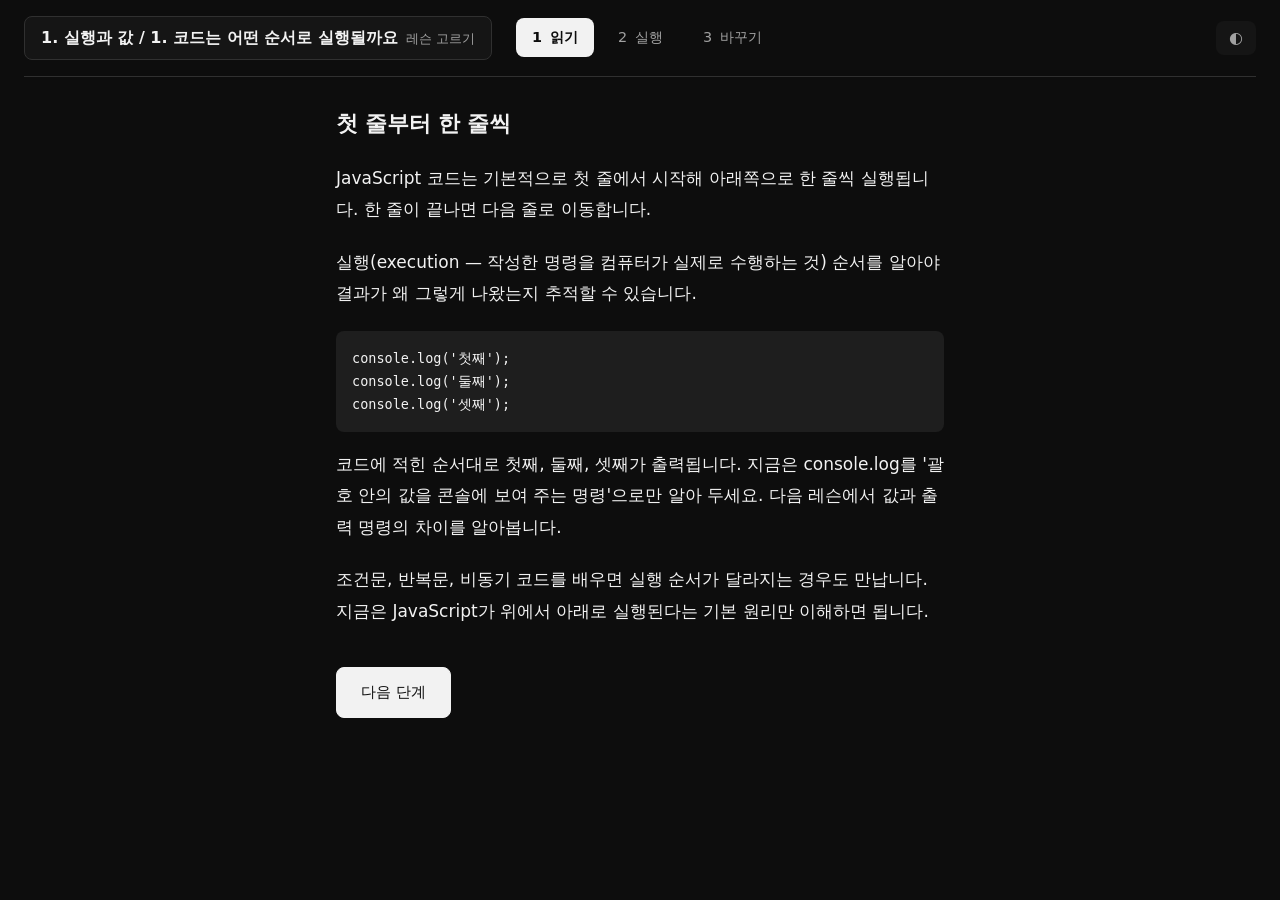
==== commit 81ae2058: "feat(ui): restyle playground with Codex dark theme" ====
--- a/index.html
+++ b/index.html
@@ -1,5 +1,5 @@
 <!doctype html>
-<html lang="ko">
+<html lang="ko" data-theme="dark">
 <head>
   <meta charset="utf-8">
   <meta name="viewport" content="width=device-width, initial-scale=1">
--- a/css/tokens.css
+++ b/css/tokens.css
@@ -1,19 +1,18 @@
 /* primitive → semantic 2단 토큰. 컴포넌트는 semantic만 참조한다.
    테마는 semantic 값만 갈아 끼운다 — 컴포넌트 CSS 는 한 줄도 바뀌지 않는다. */
 :root {
-  /* ========== primitive: 라이트 ========== */
-  /* 노란기가 도는 모래 톤 한 축. 차가운 회색을 섞으면 톤이 갈라진다. */
-  --c-sand-50: #faf9f5;
-  --c-sand-100: #f3f1ea;
-  --c-sand-200: #eae7dd;
-  --c-sand-300: #ddd9cc;
-  --c-ink-500: #6e6a5e;
-  --c-ink-900: #1f1d1a;
-  --c-ink-a20: rgba(31, 29, 26, 0.2);
-  --c-ink-a35: rgba(31, 29, 26, 0.35);
+  /* ========== primitive: Codex 중립색 ========== */
+  --c-sand-50: #ffffff;
+  --c-sand-100: #f7f7f7;
+  --c-sand-200: #ededed;
+  --c-sand-300: #d9d9d9;
+  --c-ink-500: #696969;
+  --c-ink-900: #171717;
+  --c-ink-a20: rgba(0, 0, 0, 0.16);
+  --c-ink-a35: rgba(0, 0, 0, 0.5);
 
-  --c-clay-600: #b04a2f;
-  --c-clay-100: #f6e9e3;
+  --c-clay-600: #171717;
+  --c-clay-100: #e8e8e8;
 
   --c-red-700: #a32e22;
   --c-green-700: #3f6b37;
@@ -24,28 +23,27 @@
   --c-moss-700: #3f6b37;
   --c-ochre-800: #8a5a16;
 
-  /* ========== primitive: 다크 ========== */
-  /* 같은 색상각을 유지하고 명도만 뒤집는다. 검정에 회색을 얹지 않는다. */
-  --c-bark-900: #1c1a16;
-  --c-bark-800: #26231d;
-  --c-bark-700: #322e27;
-  --c-bark-600: #3d3830;
-  --c-bark-300: #928b7c;
-  --c-bark-50: #f2efe6;
-  --c-shadow-a55: rgba(10, 9, 7, 0.55);
-  --c-scrim-a60: rgba(20, 18, 15, 0.6);
+  /* ========== primitive: Codex 다크 ========== */
+  --c-bark-900: #0d0d0d;
+  --c-bark-800: #151515;
+  --c-bark-700: #1e1e1e;
+  --c-bark-600: #303030;
+  --c-bark-300: #a1a1a1;
+  --c-bark-50: #f2f2f2;
+  --c-shadow-a55: rgba(0, 0, 0, 0.72);
+  --c-scrim-a60: rgba(0, 0, 0, 0.72);
 
-  --c-flame-400: #e08a63;
-  --c-flame-900: #3a2a22;
+  --c-flame-400: #f2f2f2;
+  --c-flame-900: #2a2a2a;
 
-  --c-red-400: #e8897a;
-  --c-green-400: #8fc07e;
-  --c-amber-400: #d9a441;
+  --c-red-400: #ff8585;
+  --c-green-400: #80d49b;
+  --c-amber-400: #e8bd6a;
 
-  --c-plum-300: #e0a0c0;
-  --c-sky-300: #9dbde0;
-  --c-moss-300: #b8c98a;
-  --c-ochre-300: #e0b070;
+  --c-plum-300: #d2a8ff;
+  --c-sky-300: #8cc8ff;
+  --c-moss-300: #a8d8a0;
+  --c-ochre-300: #f0bd75;
 
   /* ========== semantic: 라이트가 기본 ========== */
   --c-bg: var(--c-sand-50);
@@ -116,7 +114,7 @@
     --c-accent: var(--c-flame-400);
     --c-accent-weak: var(--c-flame-900);
     --c-on-accent: var(--c-bark-900);
-    --c-focus: var(--c-flame-400);
+    --c-focus: var(--c-sky-300);
 
     --c-syntax-keyword: var(--c-plum-300);
     --c-syntax-name: var(--c-sky-300);
@@ -143,7 +141,7 @@
   --c-accent: var(--c-flame-400);
   --c-accent-weak: var(--c-flame-900);
   --c-on-accent: var(--c-bark-900);
-  --c-focus: var(--c-flame-400);
+  --c-focus: var(--c-sky-300);
 
   --c-syntax-keyword: var(--c-plum-300);
   --c-syntax-name: var(--c-sky-300);
@@ -152,4 +150,4 @@
   --c-syntax-comment: var(--c-bark-300);
 }
 
-:root { color-scheme: light dark; }
+:root { color-scheme: dark light; }
--- a/css/app.css
+++ b/css/app.css
@@ -4,6 +4,8 @@
   margin: 0;
   padding: 0 var(--sp-6) var(--sp-10);
   max-width: 1600px;
+  min-height: 100vh;
+  margin-inline: auto;
   background: var(--c-bg);
   color: var(--c-text-strong);
   font: 16px/1.6 var(--f-sans);
@@ -40,9 +42,9 @@
   align-items: center;
   gap: var(--sp-6);
   flex-wrap: wrap;
-  padding: var(--sp-6) 0 var(--sp-4);
+  padding: var(--sp-4) 0;
   border-bottom: 1px solid var(--c-border);
-  margin-bottom: var(--sp-10);
+  margin-bottom: var(--sp-8);
 }
 
 .topbar__title { margin: 0; font-size: 1rem; font-weight: 600; min-width: 0; max-width: 100%; }
@@ -55,8 +57,8 @@
   align-items: baseline;
   gap: var(--sp-2);
   padding: var(--sp-2) var(--sp-4);
-  border: 0;
-  border-radius: var(--r-pill);
+  border: 1px solid var(--c-border);
+  border-radius: var(--r-sm);
   background: var(--c-surface);
   color: var(--c-text-strong);
   font: inherit;
@@ -70,9 +72,9 @@
 .theme-toggle {
   margin-left: auto;
   padding: var(--sp-2) var(--sp-3);
-  border: 0;
-  border-radius: var(--r-pill);
-  background: transparent;
+  border: 1px solid transparent;
+  border-radius: var(--r-sm);
+  background: var(--c-surface);
   color: var(--c-text-muted);
   font: inherit;
   font-size: 1rem;
@@ -80,7 +82,7 @@
   cursor: pointer;
   transition: background-color 120ms ease;
 }
-.theme-toggle:hover { background: var(--c-surface); }
+.theme-toggle:hover { background: var(--c-surface-alt); border-color: var(--c-border); }
 
 .chips { display: flex; gap: var(--sp-2); flex-wrap: wrap; margin: 0; padding: 0; list-style: none; }
 
@@ -93,7 +95,7 @@
   gap: var(--sp-2);
   padding: var(--sp-2) var(--sp-4);
   border: 0;
-  border-radius: var(--r-pill);
+  border-radius: var(--r-sm);
   background: transparent;
   color: var(--c-text-muted);
   font: inherit;
@@ -136,6 +138,7 @@
   padding: var(--sp-6);
   border-radius: var(--r-lg);
   background: var(--c-surface);
+  border: 1px solid var(--c-border);
 }
 
 .button--toggle { display: none; }
@@ -199,7 +202,12 @@
 #next-step { margin-top: var(--sp-10); }
 
 /* ---------- 에디터 ---------- */
-.editor-host { border-radius: var(--r-sm); overflow: hidden; background: var(--c-bg); }
+.editor-host {
+  overflow: hidden;
+  border: 1px solid var(--c-border);
+  border-radius: var(--r-sm);
+  background: var(--c-bg);
+}
 .editor-host .cm-editor { max-height: 60vh; background: var(--c-bg); }
 .editor-host .cm-scroller { font: 13.5px/1.6 var(--f-mono); }
 .editor-host .cm-gutters { border: 0; background: var(--c-bg); color: var(--c-text-muted); }
@@ -282,7 +290,7 @@
 
 .button {
   padding: var(--sp-3) var(--sp-6);
-  border: 0;
+  border: 1px solid var(--c-border);
   border-radius: var(--r-sm);
   background: var(--c-surface-alt);
   color: var(--c-text-strong);
@@ -296,10 +304,10 @@
 .button:disabled { color: var(--c-text-muted); cursor: not-allowed; }
 .button:disabled:hover { background: var(--c-surface-alt); }
 
-.button--quiet { background: transparent; color: var(--c-text-muted); }
+.button--quiet { background: transparent; border-color: transparent; color: var(--c-text-muted); }
 .button--quiet:hover { background: var(--c-surface-alt); }
 
-.button--primary { background: var(--c-accent); color: var(--c-on-accent); }
+.button--primary { background: var(--c-accent); border-color: var(--c-accent); color: var(--c-on-accent); }
 .button--primary:hover { background: var(--c-accent); }
 .button--primary:disabled { background: var(--c-surface-alt); }
 .button--primary:disabled:hover { background: var(--c-surface-alt); }
@@ -327,6 +335,7 @@
   padding: var(--sp-3);
   border-radius: var(--r-sm);
   background: var(--c-bg);
+  border: 1px solid var(--c-border);
   list-style: none;
   font: 13px/1.6 var(--f-mono);
   min-height: 100px;
@@ -362,6 +371,7 @@
   flex-direction: column;
   border-radius: var(--r-lg);
   background: var(--c-bg);
+  border: 1px solid var(--c-border);
   box-shadow: var(--sh-overlay);
 }
 .overlay__head {
